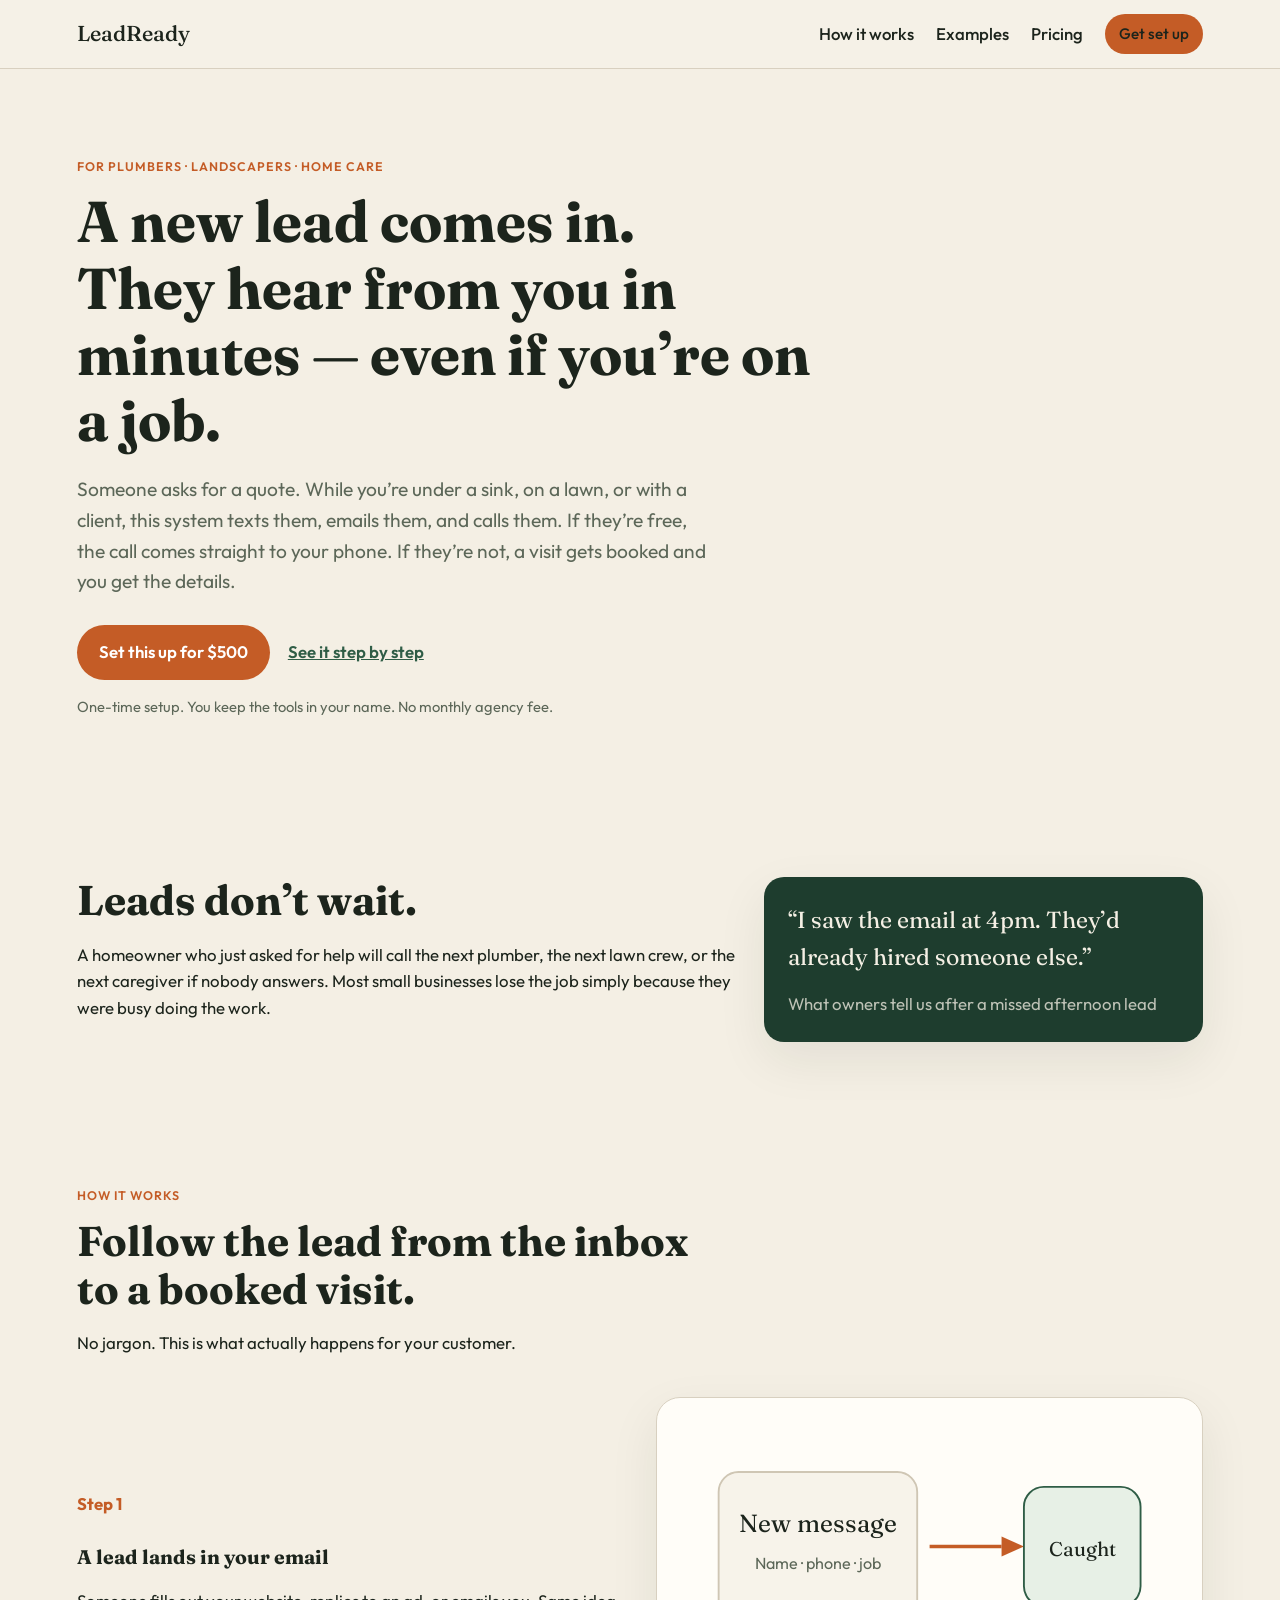
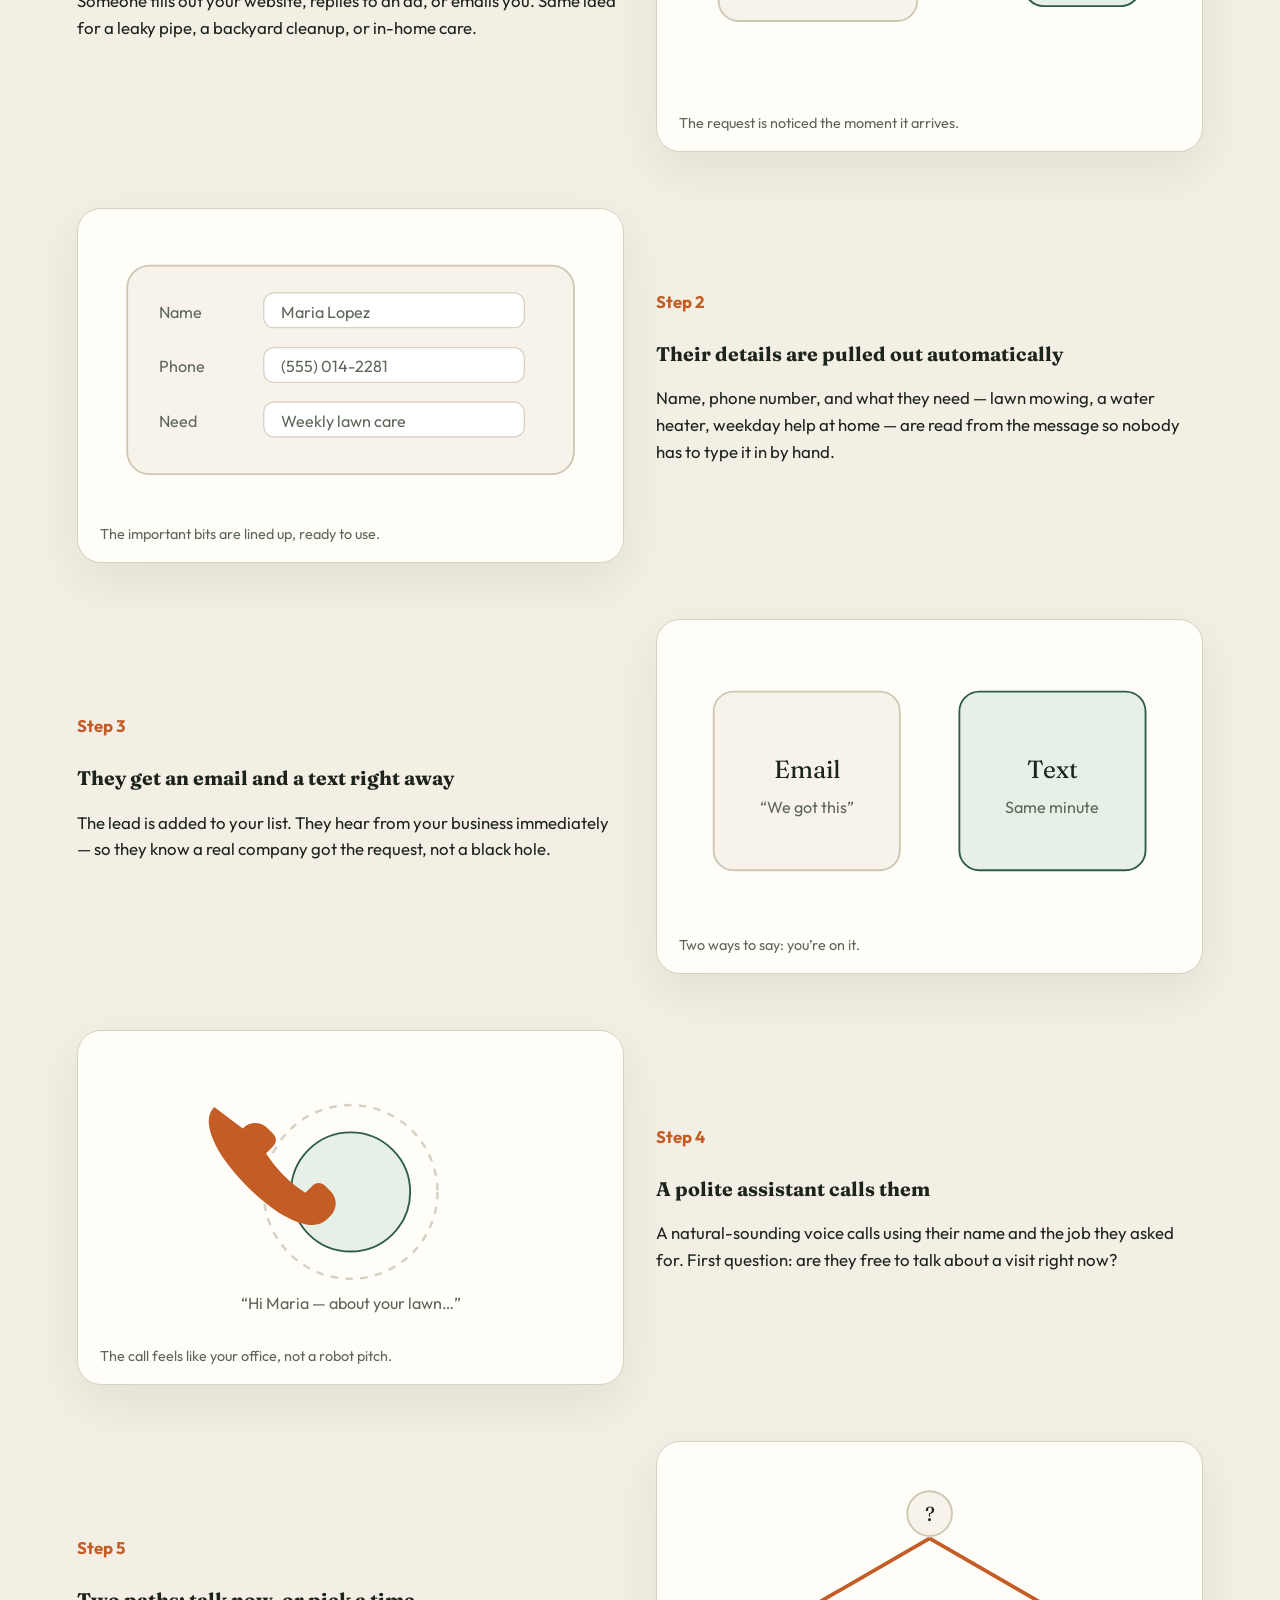
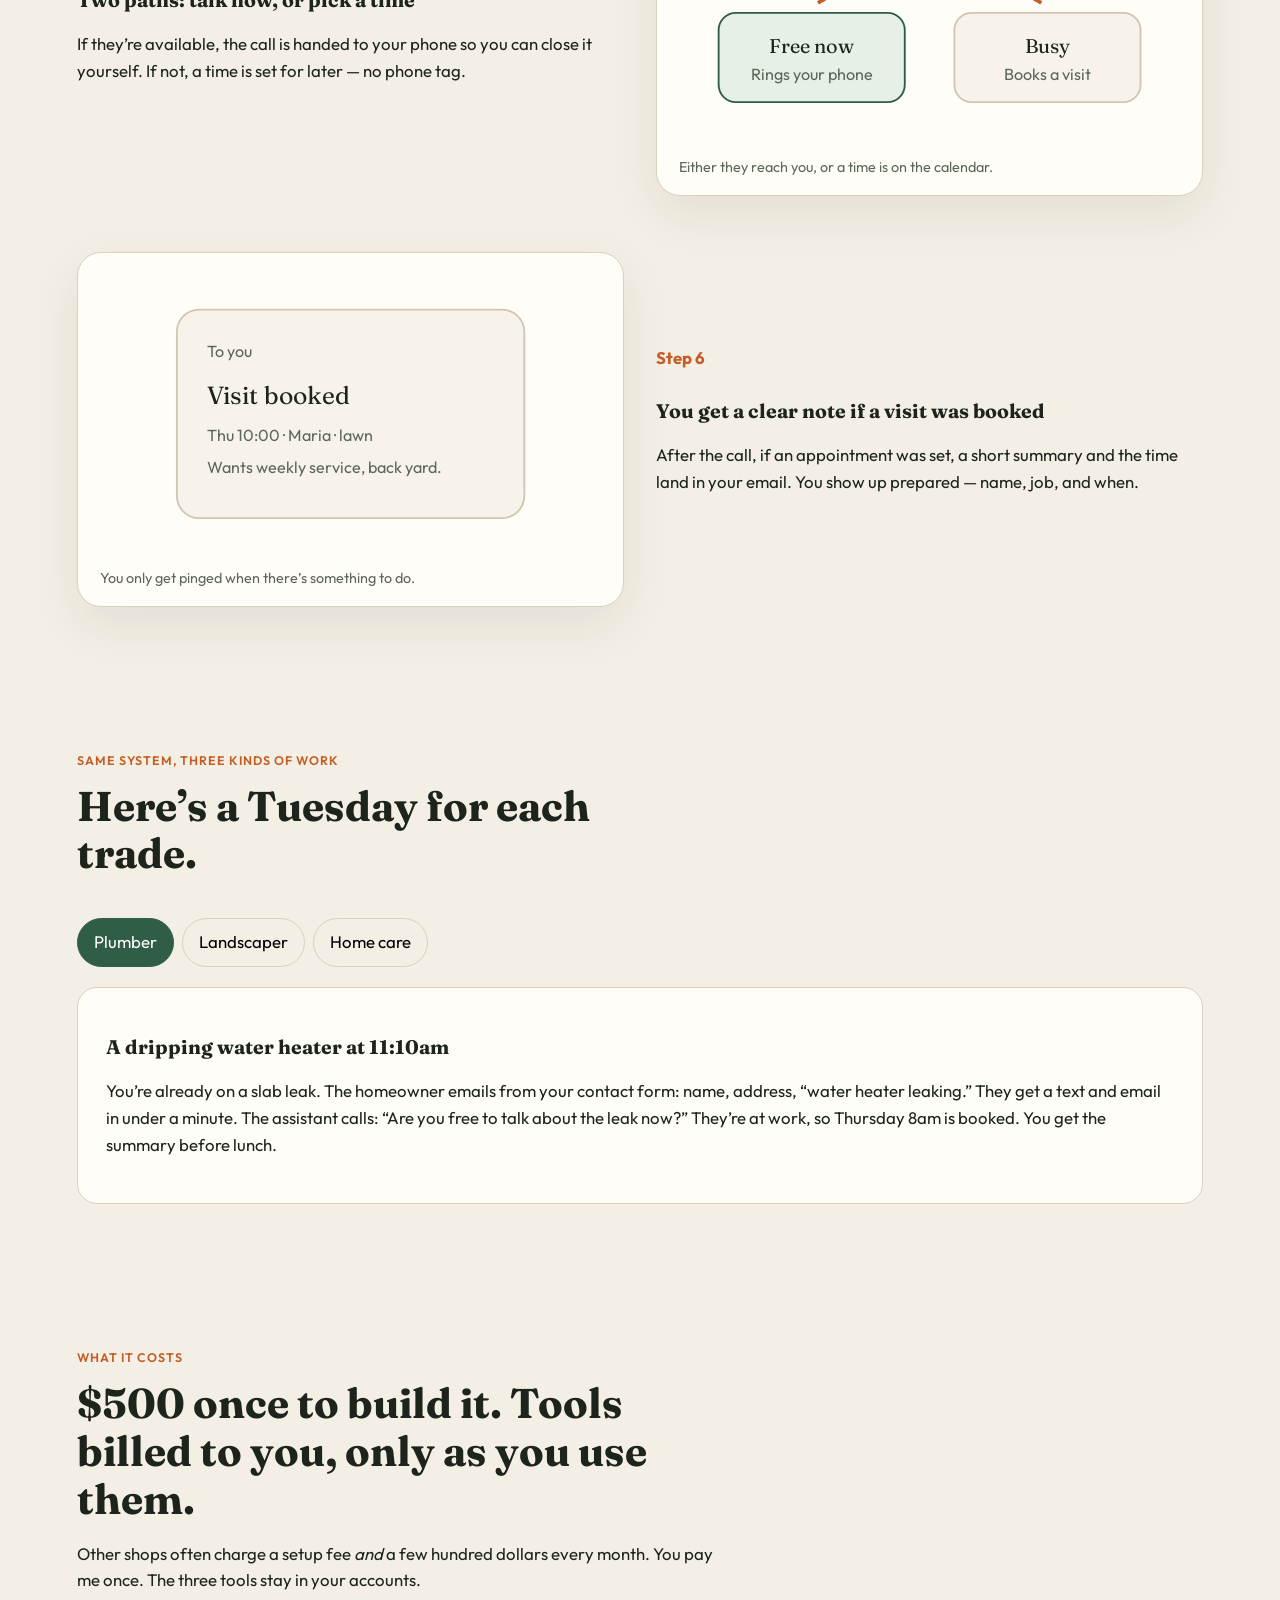
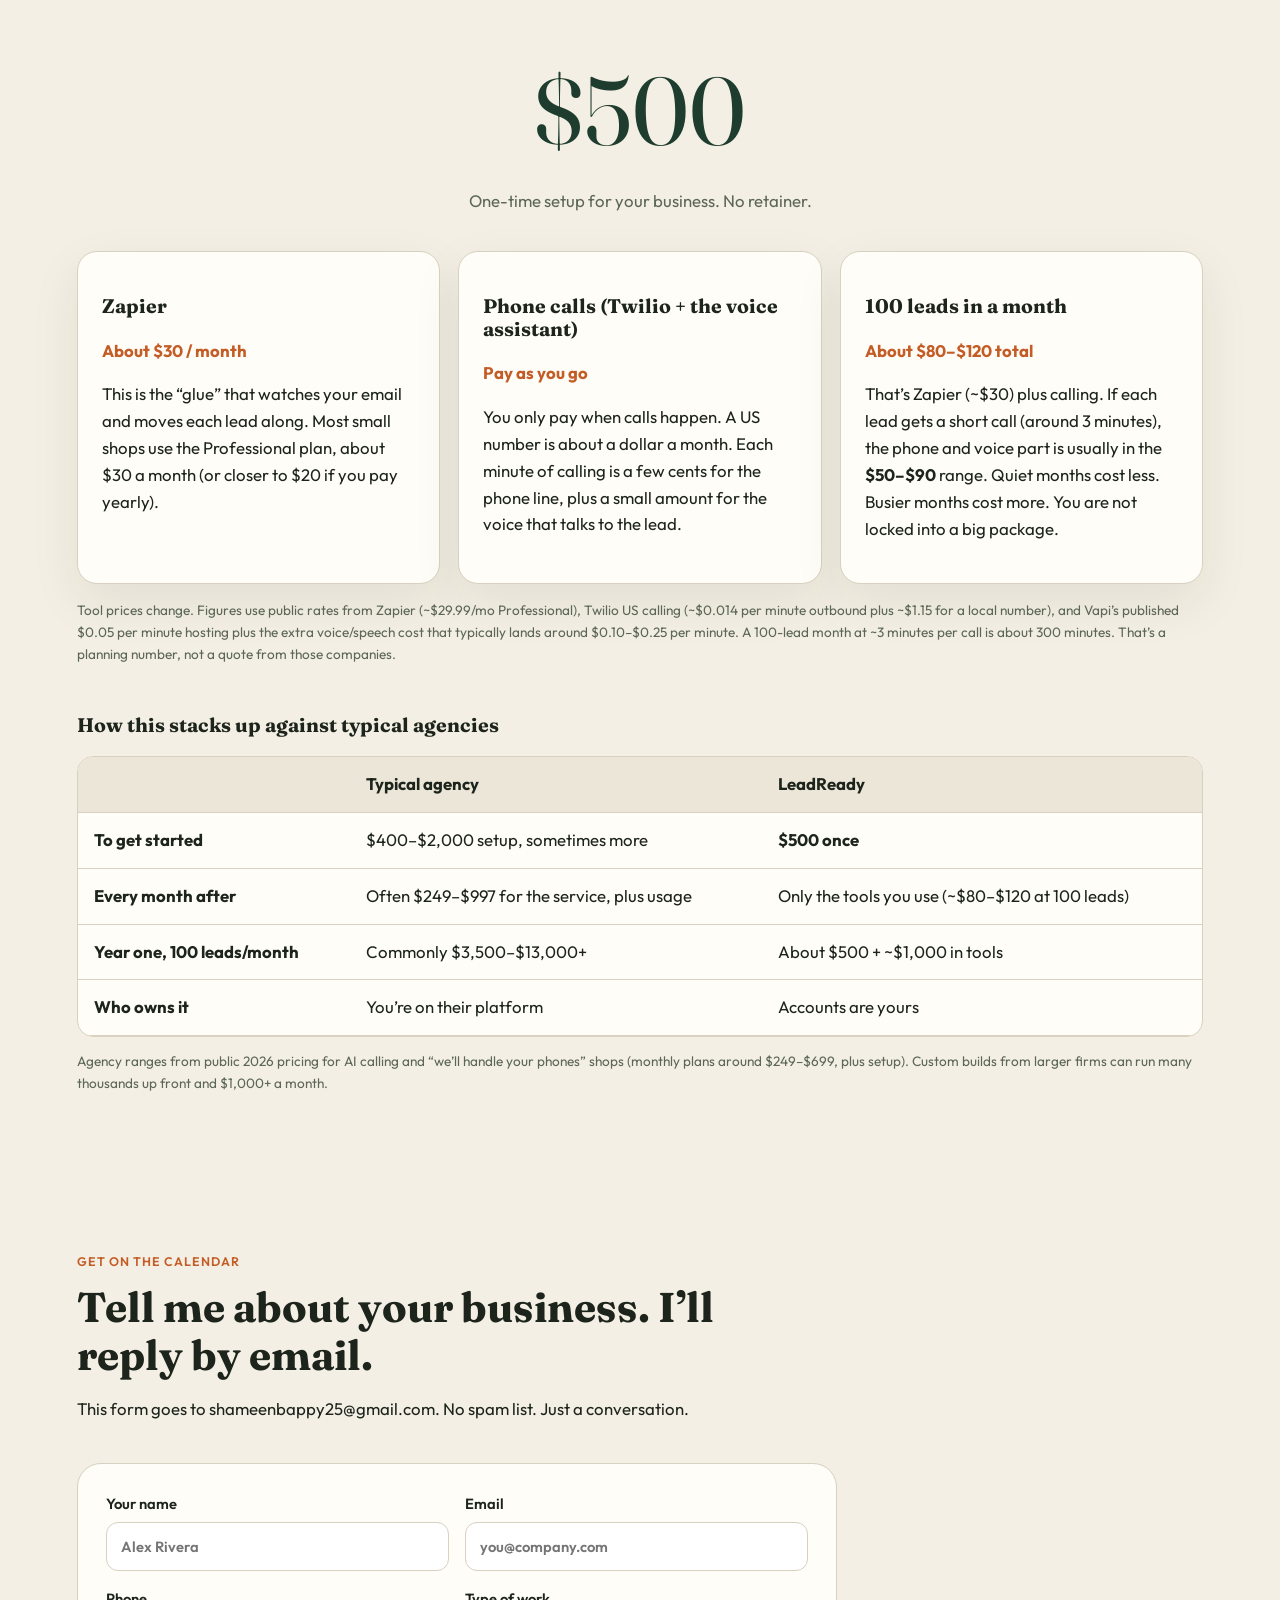
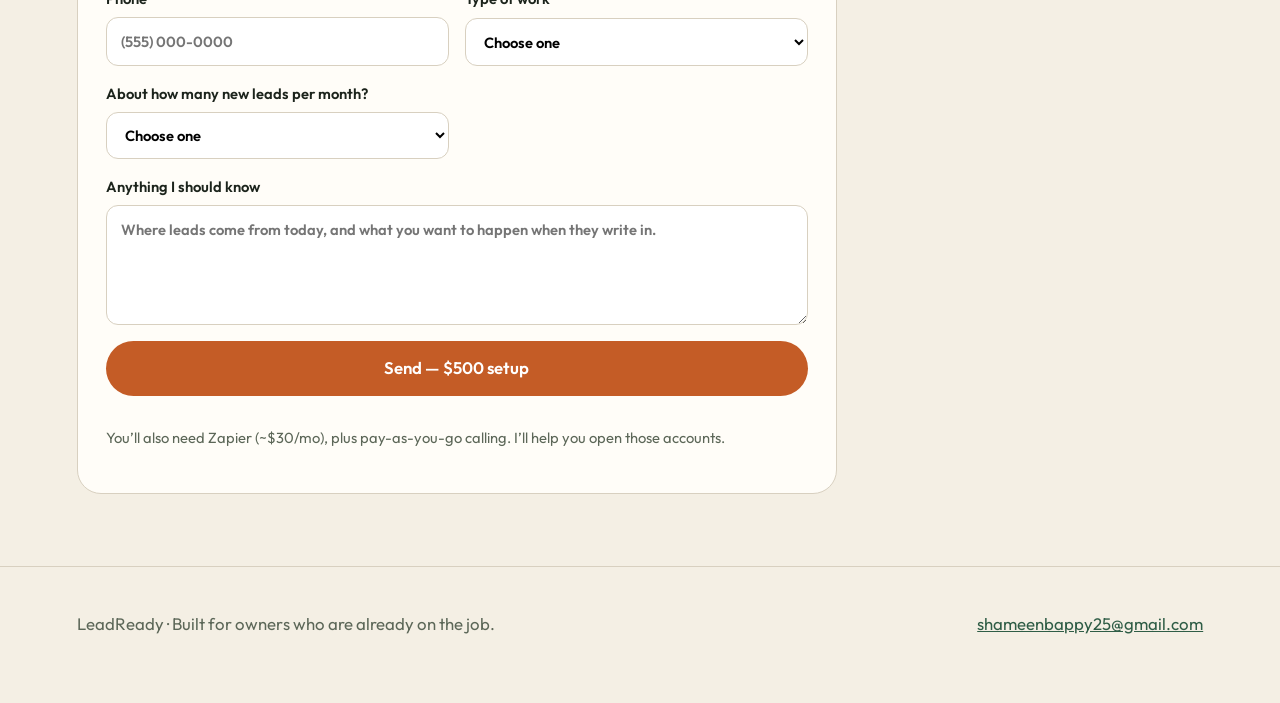
==== index.html @ d97b8636 "first commit" ====
<!DOCTYPE html>
<html lang="en">
  <head>
    <meta charset="UTF-8" />
    <meta name="viewport" content="width=device-width, initial-scale=1" />
    <title>LeadReady — Every new lead gets a call, a text, and a follow-up</title>
    <meta
      name="description"
      content="A $500 one-time setup for plumbers, landscapers, and home care businesses. When a lead arrives, they get a text, an email, and a phone call — while you keep working."
    />
    <link rel="icon" href="favicon.svg" type="image/svg+xml" />
    <link rel="preconnect" href="https://fonts.googleapis.com" />
    <link rel="preconnect" href="https://fonts.gstatic.com" crossorigin />
    <link
      href="https://fonts.googleapis.com/css2?family=Fraunces:opsz,wght@9..144,500;9..144,700&family=Outfit:wght@400;500;600;700&display=swap"
      rel="stylesheet"
    />
    <link rel="stylesheet" href="styles.css" />
  </head>
  <body>
    <a class="skip" href="#main">Skip to content</a>
    <header class="nav">
      <a class="logo" href="#top">LeadReady</a>
      <nav>
        <a href="#how">How it works</a>
        <a href="#examples">Examples</a>
        <a href="#pricing">Pricing</a>
        <a class="btn btn-small" href="#book">Get set up</a>
      </nav>
    </header>

    <main id="main">
      <section class="hero" id="top">
        <p class="eyebrow">For plumbers · landscapers · home care</p>
        <h1>A new lead comes in.<br />They hear from you in minutes — even if you’re on a job.</h1>
        <p class="lede">
          Someone asks for a quote. While you’re under a sink, on a lawn, or with a client,
          this system texts them, emails them, and calls them. If they’re free, the call
          comes straight to your phone. If they’re not, a visit gets booked and you get
          the details.
        </p>
        <div class="hero-actions">
          <a class="btn" href="#book">Set this up for $500</a>
          <a class="text-link" href="#how">See it step by step</a>
        </div>
        <p class="fine">One-time setup. You keep the tools in your name. No monthly agency fee.</p>
      </section>

      <section class="pain" aria-label="The problem">
        <div class="pain-grid">
          <article>
            <h2>Leads don’t wait.</h2>
            <p>
              A homeowner who just asked for help will call the next plumber, the next
              lawn crew, or the next caregiver if nobody answers. Most small businesses
              lose the job simply because they were busy doing the work.
            </p>
          </article>
          <article class="card dark">
            <p class="quote">
              “I saw the email at 4pm. They’d already hired someone else.”
            </p>
            <p class="quote-meta">What owners tell us after a missed afternoon lead</p>
          </article>
        </div>
      </section>

      <section class="story" id="how">
        <header class="section-head">
          <p class="eyebrow">How it works</p>
          <h2>Follow the lead from the inbox to a booked visit.</h2>
          <p>No jargon. This is what actually happens for your customer.</p>
        </header>

        <ol class="steps">
          <li class="step" data-step="1">
            <div class="step-copy">
              <span class="step-num">Step 1</span>
              <h3>A lead lands in your email</h3>
              <p>
                Someone fills out your website, replies to an ad, or emails you. Same
                idea for a leaky pipe, a backyard cleanup, or in-home care.
              </p>
            </div>
            <figure class="diagram" aria-hidden="true">
              <svg viewBox="0 0 420 240" role="img">
                <rect class="d-card" x="40" y="50" width="160" height="120" rx="16" />
                <text x="120" y="98" text-anchor="middle" class="d-title">New message</text>
                <text x="120" y="128" text-anchor="middle" class="d-sub">Name · phone · job</text>
                <path class="d-arrow" d="M210 110 H268" />
                <polygon class="d-arrow-head" points="268,102 286,110 268,118" />
                <rect class="d-card accent" x="286" y="62" width="94" height="96" rx="16" />
                <text x="333" y="118" text-anchor="middle" class="d-title small">Caught</text>
              </svg>
              <figcaption>The request is noticed the moment it arrives.</figcaption>
            </figure>
          </li>

          <li class="step" data-step="2">
            <div class="step-copy">
              <span class="step-num">Step 2</span>
              <h3>Their details are pulled out automatically</h3>
              <p>
                Name, phone number, and what they need — lawn mowing, a water heater,
                weekday help at home — are read from the message so nobody has to
                type it in by hand.
              </p>
            </div>
            <figure class="diagram" aria-hidden="true">
              <svg viewBox="0 0 420 240" role="img">
                <rect class="d-card" x="30" y="36" width="360" height="168" rx="18" />
                <text x="56" y="78" class="d-label">Name</text>
                <rect class="d-pill" x="140" y="58" width="210" height="28" rx="8" />
                <text x="154" y="78" class="d-sub">Maria Lopez</text>
                <text x="56" y="122" class="d-label">Phone</text>
                <rect class="d-pill" x="140" y="102" width="210" height="28" rx="8" />
                <text x="154" y="122" class="d-sub">(555) 014-2281</text>
                <text x="56" y="166" class="d-label">Need</text>
                <rect class="d-pill" x="140" y="146" width="210" height="28" rx="8" />
                <text x="154" y="166" class="d-sub">Weekly lawn care</text>
              </svg>
              <figcaption>The important bits are lined up, ready to use.</figcaption>
            </figure>
          </li>

          <li class="step" data-step="3">
            <div class="step-copy">
              <span class="step-num">Step 3</span>
              <h3>They get an email and a text right away</h3>
              <p>
                The lead is added to your list. They hear from your business immediately —
                so they know a real company got the request, not a black hole.
              </p>
            </div>
            <figure class="diagram" aria-hidden="true">
              <svg viewBox="0 0 420 240" role="img">
                <rect class="d-card" x="36" y="48" width="150" height="144" rx="16" />
                <text x="111" y="118" text-anchor="middle" class="d-title">Email</text>
                <text x="111" y="146" text-anchor="middle" class="d-sub">“We got this”</text>
                <rect class="d-card accent" x="234" y="48" width="150" height="144" rx="16" />
                <text x="309" y="118" text-anchor="middle" class="d-title">Text</text>
                <text x="309" y="146" text-anchor="middle" class="d-sub">Same minute</text>
              </svg>
              <figcaption>Two ways to say: you’re on it.</figcaption>
            </figure>
          </li>

          <li class="step" data-step="4">
            <div class="step-copy">
              <span class="step-num">Step 4</span>
              <h3>A polite assistant calls them</h3>
              <p>
                A natural-sounding voice calls using their name and the job they asked
                for. First question: are they free to talk about a visit right now?
              </p>
            </div>
            <figure class="diagram" aria-hidden="true">
              <svg viewBox="0 0 420 240" role="img">
                <circle class="d-ring" cx="210" cy="120" r="70" />
                <circle class="d-card accent" cx="210" cy="120" r="48" />
                <path
                  class="d-phone"
                  d="M196 104c8-8 20-8 28 0l6 6c4 4 4 10 0 14l-8 8c12 18 26 32 44 44l8-8c4-4 10-4 14 0l6 6c8 8 8 20 0 28l-4 4c-10 10-28 8-54-8-24-16-48-40-64-64-16-26-18-44-8-54z"
                  transform="translate(-18 -6) scale(0.72)"
                />
                <text x="210" y="214" text-anchor="middle" class="d-sub">“Hi Maria — about your lawn…”</text>
              </svg>
              <figcaption>The call feels like your office, not a robot pitch.</figcaption>
            </figure>
          </li>

          <li class="step" data-step="5">
            <div class="step-copy">
              <span class="step-num">Step 5</span>
              <h3>Two paths: talk now, or pick a time</h3>
              <p>
                If they’re available, the call is handed to your phone so you can
                close it yourself. If not, a time is set for later — no phone tag.
              </p>
            </div>
            <figure class="diagram" aria-hidden="true">
              <svg viewBox="0 0 420 240" role="img">
                <circle class="d-card" cx="210" cy="48" r="18" />
                <text x="210" y="54" text-anchor="middle" class="d-title small">?</text>
                <path class="d-fork" d="M210 68 L120 120 M210 68 L300 120" />
                <rect class="d-card accent" x="40" y="128" width="150" height="72" rx="14" />
                <text x="115" y="160" text-anchor="middle" class="d-title small">Free now</text>
                <text x="115" y="182" text-anchor="middle" class="d-sub">Rings your phone</text>
                <rect class="d-card" x="230" y="128" width="150" height="72" rx="14" />
                <text x="305" y="160" text-anchor="middle" class="d-title small">Busy</text>
                <text x="305" y="182" text-anchor="middle" class="d-sub">Books a visit</text>
              </svg>
              <figcaption>Either they reach you, or a time is on the calendar.</figcaption>
            </figure>
          </li>

          <li class="step" data-step="6">
            <div class="step-copy">
              <span class="step-num">Step 6</span>
              <h3>You get a clear note if a visit was booked</h3>
              <p>
                After the call, if an appointment was set, a short summary and the
                time land in your email. You show up prepared — name, job, and when.
              </p>
            </div>
            <figure class="diagram" aria-hidden="true">
              <svg viewBox="0 0 420 240" role="img">
                <rect class="d-card" x="70" y="36" width="280" height="168" rx="18" />
                <text x="94" y="74" class="d-label">To you</text>
                <text x="94" y="112" class="d-title">Visit booked</text>
                <text x="94" y="142" class="d-sub">Thu 10:00 · Maria · lawn</text>
                <text x="94" y="168" class="d-sub">Wants weekly service, back yard.</text>
              </svg>
              <figcaption>You only get pinged when there’s something to do.</figcaption>
            </figure>
          </li>
        </ol>
      </section>

      <section class="examples" id="examples">
        <header class="section-head">
          <p class="eyebrow">Same system, three kinds of work</p>
          <h2>Here’s a Tuesday for each trade.</h2>
        </header>
        <div class="tabs" role="tablist">
          <button class="tab is-active" role="tab" aria-selected="true" data-tab="plumber">
            Plumber
          </button>
          <button class="tab" role="tab" aria-selected="false" data-tab="landscape">
            Landscaper
          </button>
          <button class="tab" role="tab" aria-selected="false" data-tab="homecare">
            Home care
          </button>
        </div>

        <article class="example is-active" id="ex-plumber" data-panel="plumber">
          <h3>A dripping water heater at 11:10am</h3>
          <p>
            You’re already on a slab leak. The homeowner emails from your contact form:
            name, address, “water heater leaking.” They get a text and email in under
            a minute. The assistant calls: “Are you free to talk about the leak now?”
            They’re at work, so Thursday 8am is booked. You get the summary before lunch.
          </p>
        </article>
        <article class="example" id="ex-landscape" data-panel="landscape" hidden>
          <h3>Spring cleanup while you’re on a mower</h3>
          <p>
            A new neighbor wants hedges and a first cut. You can’t hear the phone over
            the equipment. The system still greets them, asks if they can talk, and
            when they say “after 5,” it sets the time. You finish the current yard,
            then read one email: who, what, and when.
          </p>
        </article>
        <article class="example" id="ex-homecare" data-panel="homecare" hidden>
          <h3>A family looking for weekday help</h3>
          <p>
            A daughter writes in about afternoon care for her dad. You’re with another
            family. She gets a warm text and email immediately. On the call she’s free,
            so it rings you. You take it in the car and set a meet-and-greet before
            anyone else calls her back.
          </p>
        </article>
      </section>

      <section class="pricing" id="pricing">
        <header class="section-head">
          <p class="eyebrow">What it costs</p>
          <h2>$500 once to build it. Tools billed to you, only as you use them.</h2>
          <p>
            Other shops often charge a setup fee <em>and</em> a few hundred dollars
            every month. You pay me once. The three tools stay in your accounts.
          </p>
        </header>

        <div class="price-hero">
          <p class="price-tag">$500</p>
          <p class="price-note">One-time setup for your business. No retainer.</p>
        </div>

        <div class="tool-grid">
          <article class="card">
            <h3>Zapier</h3>
            <p class="stat">About $30 / month</p>
            <p>
              This is the “glue” that watches your email and moves each lead along.
              Most small shops use the Professional plan, about $30 a month
              (or closer to $20 if you pay yearly).
            </p>
          </article>
          <article class="card">
            <h3>Phone calls (Twilio + the voice assistant)</h3>
            <p class="stat">Pay as you go</p>
            <p>
              You only pay when calls happen. A US number is about a dollar a month.
              Each minute of calling is a few cents for the phone line, plus a small
              amount for the voice that talks to the lead.
            </p>
          </article>
          <article class="card">
            <h3>100 leads in a month</h3>
            <p class="stat">About $80–$120 total</p>
            <p>
              That’s Zapier (~$30) plus calling. If each lead gets a short call
              (around 3 minutes), the phone and voice part is usually in the
              <strong>$50–$90</strong> range. Quiet months cost less. Busier months
              cost more. You are not locked into a big package.
            </p>
          </article>
        </div>

        <p class="disclaimer">
          Tool prices change. Figures use public rates from Zapier (~$29.99/mo Professional),
          Twilio US calling (~$0.014 per minute outbound plus ~$1.15 for a local number),
          and Vapi’s published $0.05 per minute hosting plus the extra voice/speech cost
          that typically lands around $0.10–$0.25 per minute. A 100-lead month at ~3 minutes
          per call is about 300 minutes. That’s a planning number, not a quote from those companies.
        </p>

        <h3 class="compare-title">How this stacks up against typical agencies</h3>
        <div class="table-wrap">
          <table>
            <thead>
              <tr>
                <th></th>
                <th>Typical agency</th>
                <th>LeadReady</th>
              </tr>
            </thead>
            <tbody>
              <tr>
                <th>To get started</th>
                <td>$400–$2,000 setup, sometimes more</td>
                <td><strong>$500 once</strong></td>
              </tr>
              <tr>
                <th>Every month after</th>
                <td>Often $249–$997 for the service, plus usage</td>
                <td>Only the tools you use (~$80–$120 at 100 leads)</td>
              </tr>
              <tr>
                <th>Year one, 100 leads/month</th>
                <td>Commonly $3,500–$13,000+</td>
                <td>About $500 + ~$1,000 in tools</td>
              </tr>
              <tr>
                <th>Who owns it</th>
                <td>You’re on their platform</td>
                <td>Accounts are yours</td>
              </tr>
            </tbody>
          </table>
        </div>
        <p class="disclaimer">
          Agency ranges from public 2026 pricing for AI calling and “we’ll handle your
          phones” shops (monthly plans around $249–$699, plus setup). Custom builds from
          larger firms can run many thousands up front and $1,000+ a month.
        </p>
      </section>

      <section class="book" id="book">
        <header class="section-head">
          <p class="eyebrow">Get on the calendar</p>
          <h2>Tell me about your business. I’ll reply by email.</h2>
          <p>This form goes to shameenbappy25@gmail.com. No spam list. Just a conversation.</p>
        </header>
        <form
          class="intake"
          action="https://formsubmit.co/shameenbappy25@gmail.com"
          method="POST"
        >
          <input type="hidden" name="_subject" value="LeadReady — new business inquiry" />
          <input type="hidden" name="_template" value="table" />
          <input type="hidden" name="_next" id="form-next" value="/thanks.html" />
          <input type="text" name="_honey" class="honey" tabindex="-1" autocomplete="off" />

          <label>
            Your name
            <input type="text" name="name" required placeholder="Alex Rivera" />
          </label>
          <label>
            Email
            <input type="email" name="email" required placeholder="you@company.com" />
          </label>
          <label>
            Phone
            <input type="tel" name="phone" required placeholder="(555) 000-0000" />
          </label>
          <label>
            Type of work
            <select name="business_type" required>
              <option value="" disabled selected>Choose one</option>
              <option>Plumber</option>
              <option>Landscaper</option>
              <option>Home care</option>
              <option>Other small business</option>
            </select>
          </label>
          <label>
            About how many new leads per month?
            <select name="leads_per_month" required>
              <option value="" disabled selected>Choose one</option>
              <option>Under 30</option>
              <option>30–100</option>
              <option>100–250</option>
              <option>More than 250</option>
            </select>
          </label>
          <label class="full">
            Anything I should know
            <textarea
              name="message"
              rows="4"
              placeholder="Where leads come from today, and what you want to happen when they write in."
            ></textarea>
          </label>
          <button class="btn" type="submit">Send — $500 setup</button>
          <p class="fine">You’ll also need Zapier (~$30/mo), plus pay-as-you-go calling. I’ll help you open those accounts.</p>
        </form>
      </section>
    </main>

    <footer class="foot">
      <p>LeadReady · Built for owners who are already on the job.</p>
      <p><a href="mailto:shameenbappy25@gmail.com">shameenbappy25@gmail.com</a></p>
    </footer>
    <script src="script.js"></script>
  </body>
</html>
---- styles.css ----
:root {
  --ink: #1c241c;
  --muted: #5c6758;
  --paper: #f4efe4;
  --card: #fffdf8;
  --line: #d8d0c0;
  --pine: #2f5d46;
  --pine-dark: #1e3d2e;
  --copper: #c45c26;
  --copper-dark: #9a4318;
  --shadow: 0 18px 50px rgba(30, 40, 28, 0.08);
  --serif: "Fraunces", Georgia, serif;
  --sans: "Outfit", system-ui, sans-serif;
}

*,
*::before,
*::after {
  box-sizing: border-box;
}

html {
  scroll-behavior: smooth;
}

body {
  margin: 0;
  background: var(--paper);
  color: var(--ink);
  font-family: var(--sans);
  font-size: 1.05rem;
  line-height: 1.6;
}

.skip {
  position: absolute;
  left: -999px;
}

.skip:focus {
  left: 12px;
  top: 12px;
  background: #fff;
  padding: 8px 12px;
  z-index: 20;
}

.nav {
  position: sticky;
  top: 0;
  z-index: 10;
  display: flex;
  align-items: center;
  justify-content: space-between;
  gap: 16px;
  padding: 14px 6vw;
  background: color-mix(in srgb, var(--paper) 88%, white);
  backdrop-filter: blur(12px);
  border-bottom: 1px solid var(--line);
}

.logo {
  font-family: var(--serif);
  font-weight: 700;
  font-size: 1.35rem;
  color: var(--pine-dark);
  text-decoration: none;
}

.nav nav {
  display: flex;
  align-items: center;
  gap: 22px;
}

.nav a {
  color: var(--ink);
  text-decoration: none;
  font-weight: 500;
}

.hero,
.pain,
.story,
.examples,
.pricing,
.book {
  padding: 72px 6vw;
}

.hero {
  padding-top: 88px;
  max-width: 920px;
}

.eyebrow {
  letter-spacing: 0.08em;
  text-transform: uppercase;
  font-size: 0.78rem;
  font-weight: 600;
  color: var(--copper);
  margin: 0 0 12px;
}

h1,
h2,
h3 {
  font-family: var(--serif);
  line-height: 1.15;
  font-weight: 700;
}

h1 {
  font-size: clamp(2.2rem, 5vw, 3.6rem);
  margin: 0 0 20px;
}

h2 {
  font-size: clamp(1.8rem, 3.4vw, 2.6rem);
  margin: 0 0 12px;
}

.lede {
  font-size: 1.2rem;
  color: var(--muted);
  max-width: 40rem;
}

.hero-actions {
  display: flex;
  flex-wrap: wrap;
  gap: 18px;
  align-items: center;
  margin: 28px 0 10px;
}

.btn {
  display: inline-flex;
  align-items: center;
  justify-content: center;
  background: var(--copper);
  color: #fff;
  text-decoration: none;
  border: 0;
  border-radius: 999px;
  padding: 14px 22px;
  font: inherit;
  font-weight: 600;
  cursor: pointer;
}

.btn:hover {
  background: var(--copper-dark);
}

.btn-small {
  padding: 8px 14px;
  font-size: 0.95rem;
}

.text-link {
  color: var(--pine);
  font-weight: 600;
}

.fine {
  color: var(--muted);
  font-size: 0.92rem;
}

.pain-grid {
  display: grid;
  grid-template-columns: 1.2fr 0.8fr;
  gap: 28px;
  align-items: stretch;
}

.card {
  background: var(--card);
  border: 1px solid var(--line);
  border-radius: 20px;
  padding: 24px;
  box-shadow: var(--shadow);
}

.card.dark {
  background: var(--pine-dark);
  color: #f4efe4;
  border: 0;
}

.quote {
  font-family: var(--serif);
  font-size: 1.45rem;
  margin: 0 0 16px;
}

.quote-meta {
  margin: 0;
  opacity: 0.75;
}

.section-head {
  max-width: 640px;
  margin-bottom: 40px;
}

.steps {
  list-style: none;
  margin: 0;
  padding: 0;
  display: grid;
  gap: 56px;
}

.step {
  display: grid;
  grid-template-columns: 1fr 1fr;
  gap: 32px;
  align-items: center;
  opacity: 0;
  transform: translateY(28px);
  animation: rise 0.7s ease forwards;
}

.step:nth-child(even) .diagram {
  order: -1;
}

.step-num {
  display: inline-block;
  color: var(--copper);
  font-weight: 700;
  margin-bottom: 8px;
}

.diagram {
  margin: 0;
  background: var(--card);
  border: 1px solid var(--line);
  border-radius: 24px;
  padding: 12px 12px 8px;
  box-shadow: var(--shadow);
}

.diagram svg {
  width: 100%;
  height: auto;
  display: block;
}

.diagram figcaption {
  font-size: 0.9rem;
  color: var(--muted);
  padding: 4px 10px 8px;
}

.d-card {
  fill: #f7f3ea;
  stroke: #cfc6b4;
  stroke-width: 1.5;
}

.d-card.accent {
  fill: #e7f0e6;
  stroke: #2f5d46;
}

.d-pill {
  fill: #fff;
  stroke: #d8d0c0;
}

.d-title {
  font-family: var(--serif);
  font-size: 20px;
  fill: #1c241c;
}

.d-title.small {
  font-size: 16px;
}

.d-sub,
.d-label {
  font-family: var(--sans);
  font-size: 13px;
  fill: #5c6758;
}

.d-arrow,
.d-fork {
  stroke: #c45c26;
  stroke-width: 3;
  fill: none;
}

.d-arrow-head,
.d-phone {
  fill: #c45c26;
}

.d-ring {
  fill: none;
  stroke: #d8d0c0;
  stroke-width: 2;
  stroke-dasharray: 6 6;
}

.tabs {
  display: flex;
  flex-wrap: wrap;
  gap: 8px;
  margin-bottom: 20px;
}

.tab {
  border: 1px solid var(--line);
  background: transparent;
  border-radius: 999px;
  padding: 10px 16px;
  font: inherit;
  cursor: pointer;
}

.tab.is-active {
  background: var(--pine);
  color: #fff;
  border-color: var(--pine);
}

.example {
  background: var(--card);
  border-radius: 20px;
  padding: 28px;
  border: 1px solid var(--line);
}

.price-hero {
  text-align: center;
  margin-bottom: 36px;
}

.price-tag {
  font-family: var(--serif);
  font-size: clamp(3.5rem, 8vw, 6rem);
  margin: 0;
  color: var(--pine-dark);
}

.price-note {
  margin: 0;
  color: var(--muted);
}

.tool-grid {
  display: grid;
  grid-template-columns: repeat(3, 1fr);
  gap: 18px;
  margin-bottom: 16px;
}

.stat {
  font-weight: 700;
  color: var(--copper);
}

.disclaimer {
  font-size: 0.85rem;
  color: var(--muted);
}

.compare-title {
  margin-top: 48px;
}

.table-wrap {
  overflow-x: auto;
  border: 1px solid var(--line);
  border-radius: 16px;
  background: var(--card);
}

table {
  width: 100%;
  border-collapse: collapse;
}

th,
td {
  text-align: left;
  padding: 14px 16px;
  border-bottom: 1px solid var(--line);
  vertical-align: top;
}

thead th {
  background: #ece6d8;
}

.intake {
  display: grid;
  grid-template-columns: 1fr 1fr;
  gap: 16px;
  max-width: 760px;
  background: var(--card);
  padding: 28px;
  border-radius: 24px;
  border: 1px solid var(--line);
}

.intake label {
  display: grid;
  gap: 6px;
  font-weight: 600;
  font-size: 0.92rem;
}

.intake .full,
.intake button,
.intake .fine {
  grid-column: 1 / -1;
}

input,
select,
textarea {
  font: inherit;
  padding: 12px 14px;
  border-radius: 12px;
  border: 1px solid var(--line);
  background: #fff;
}

.honey {
  position: absolute;
  left: -9999px;
}

.foot {
  padding: 28px 6vw 48px;
  border-top: 1px solid var(--line);
  display: flex;
  justify-content: space-between;
  gap: 12px;
  flex-wrap: wrap;
  color: var(--muted);
}

.foot a {
  color: var(--pine);
}

.thanks {
  min-height: 100vh;
  display: grid;
  place-content: center;
  padding: 40px 6vw;
  max-width: 640px;
  margin: 0 auto;
}

@keyframes rise {
  to {
    opacity: 1;
    transform: none;
  }
}

@media (max-width: 860px) {
  .nav nav a:not(.btn) {
    display: none;
  }

  .pain-grid,
  .step,
  .tool-grid,
  .intake {
    grid-template-columns: 1fr;
  }

  .step:nth-child(even) .diagram {
    order: 0;
  }

  .hero,
  .pain,
  .story,
  .examples,
  .pricing,
  .book {
    padding: 48px 5vw;
  }
}
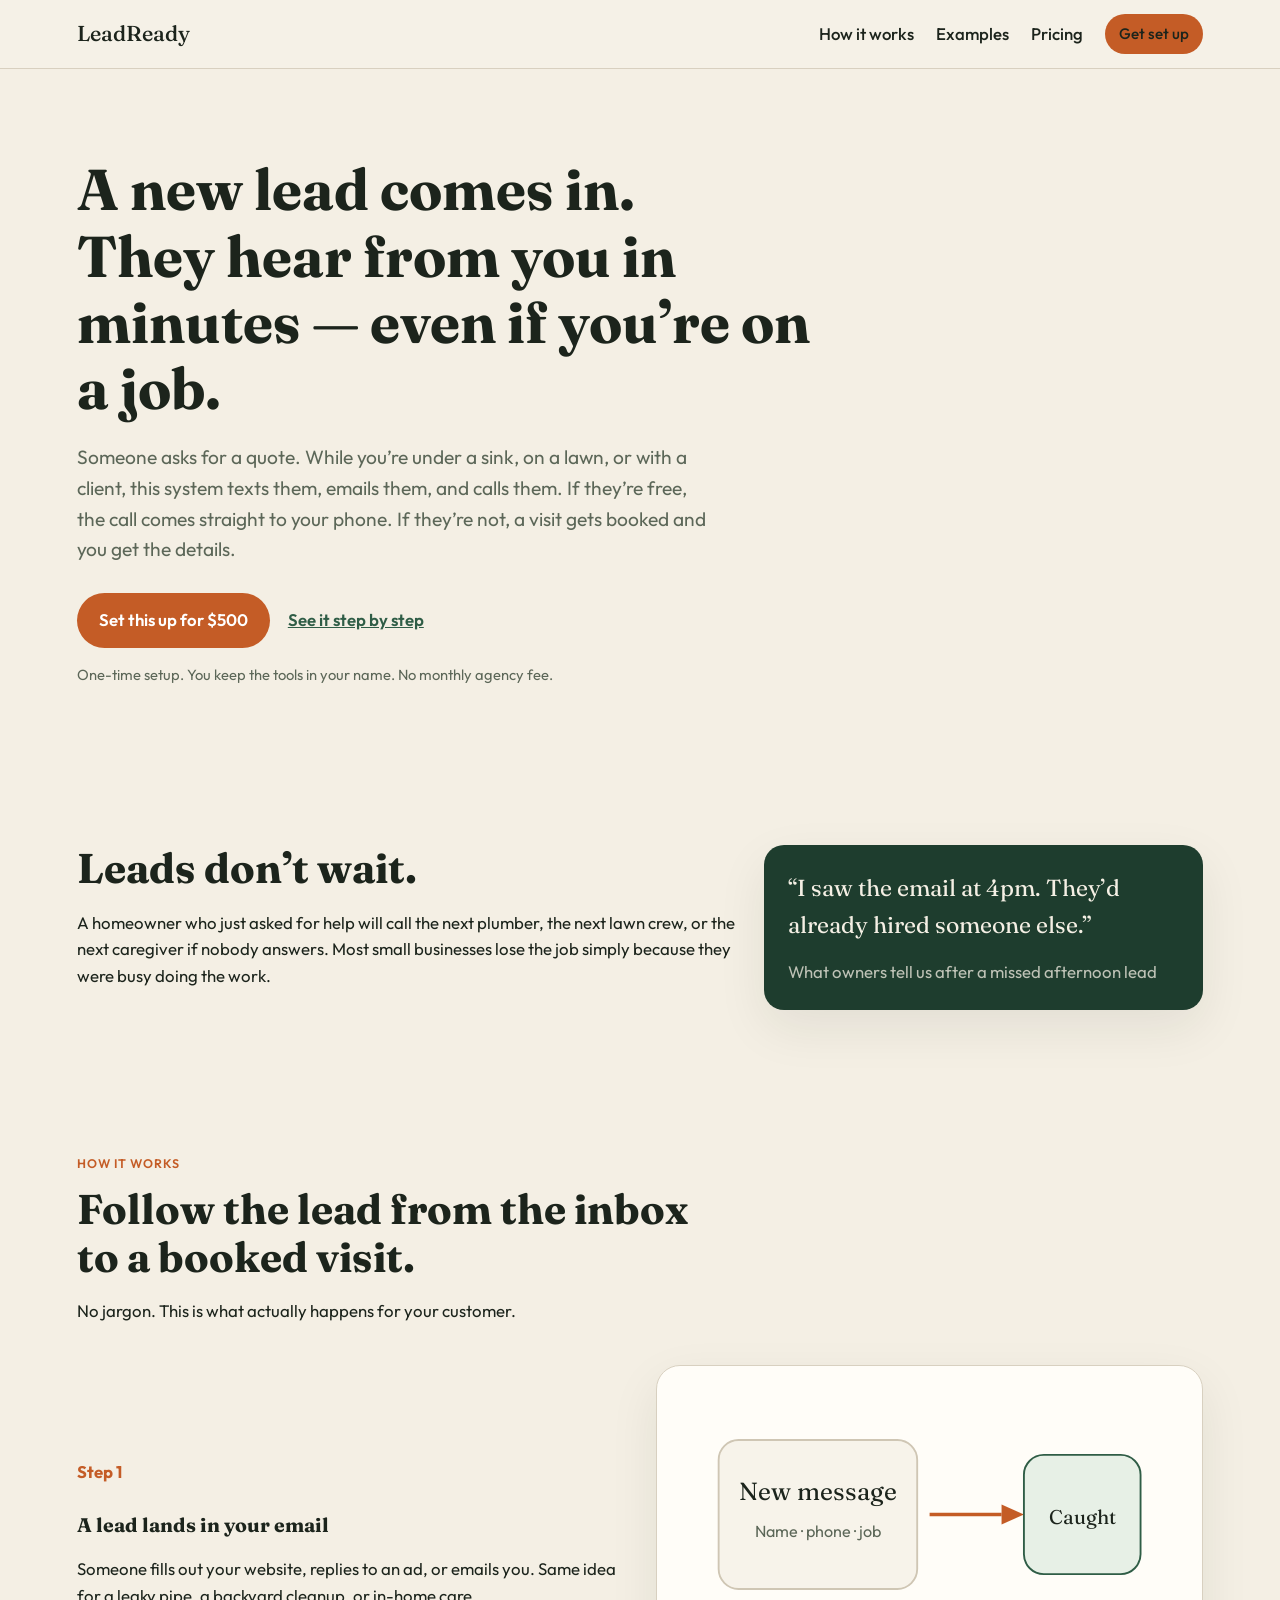
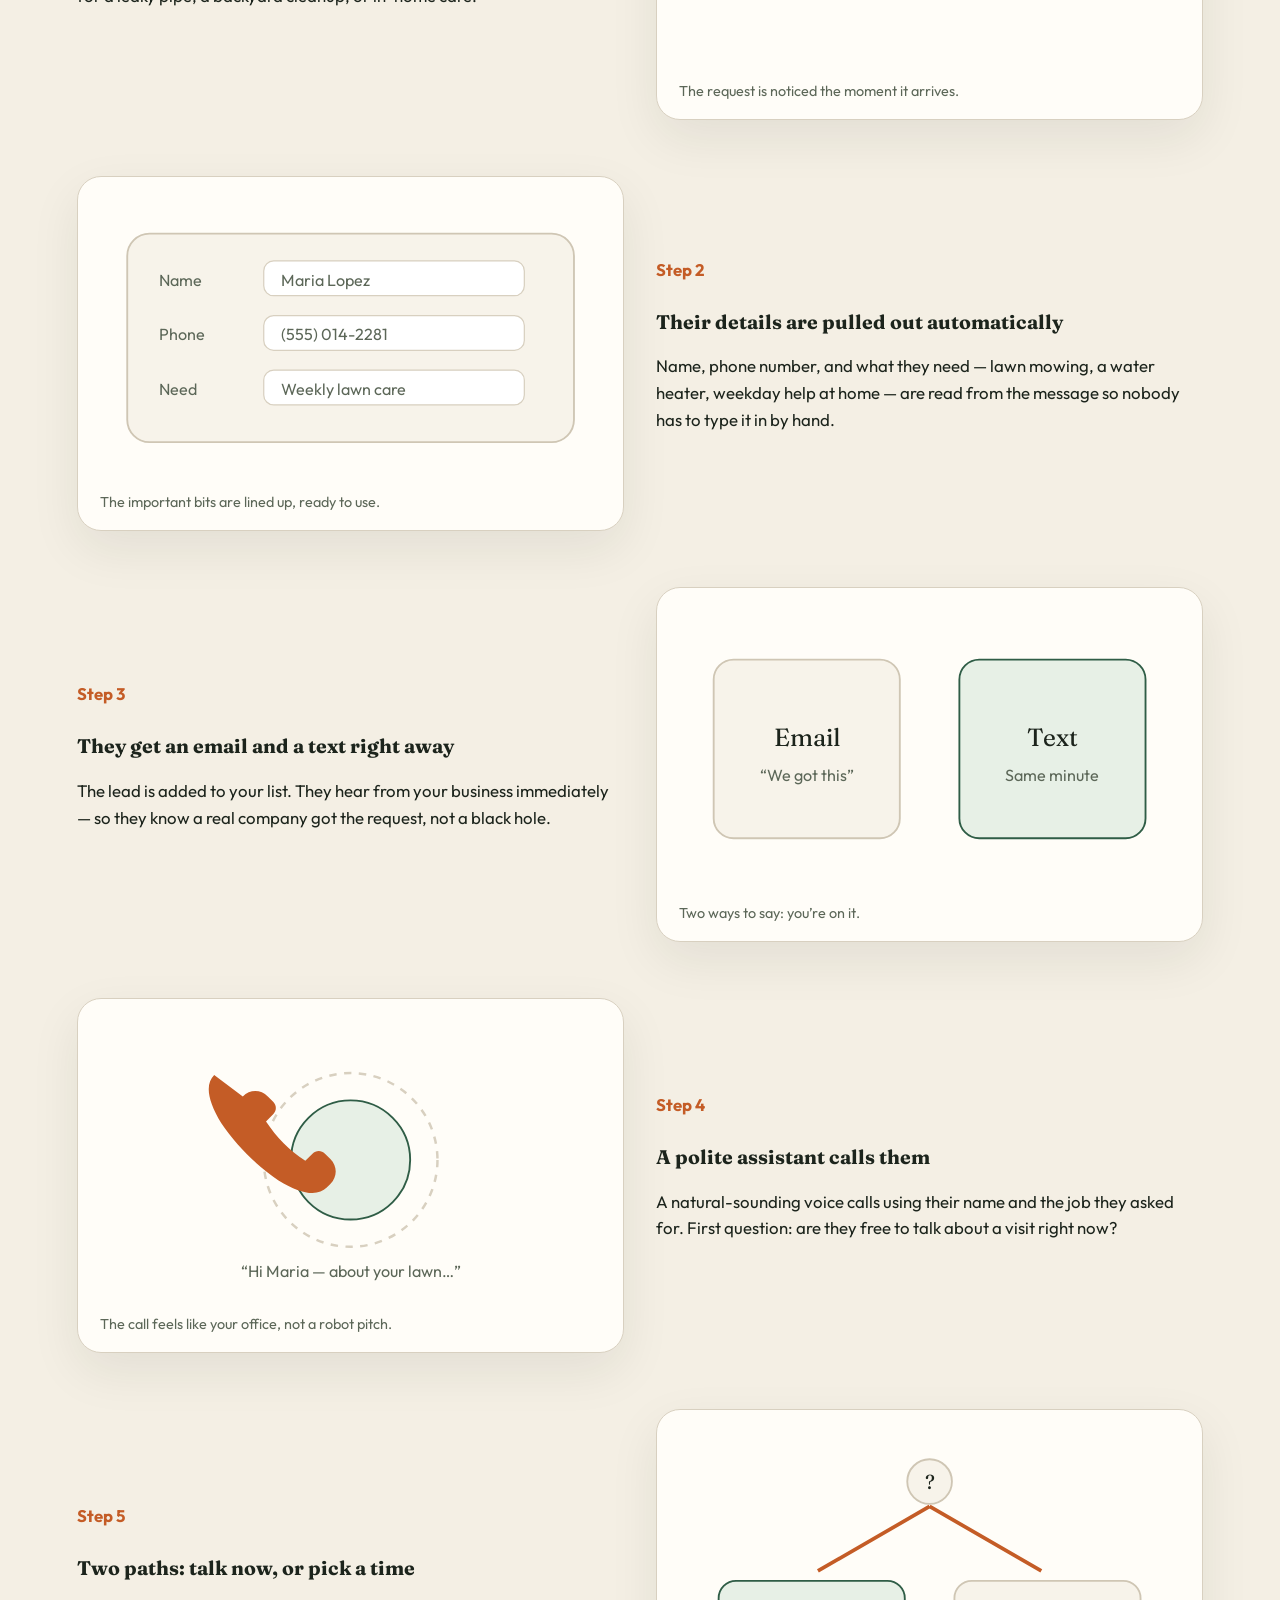
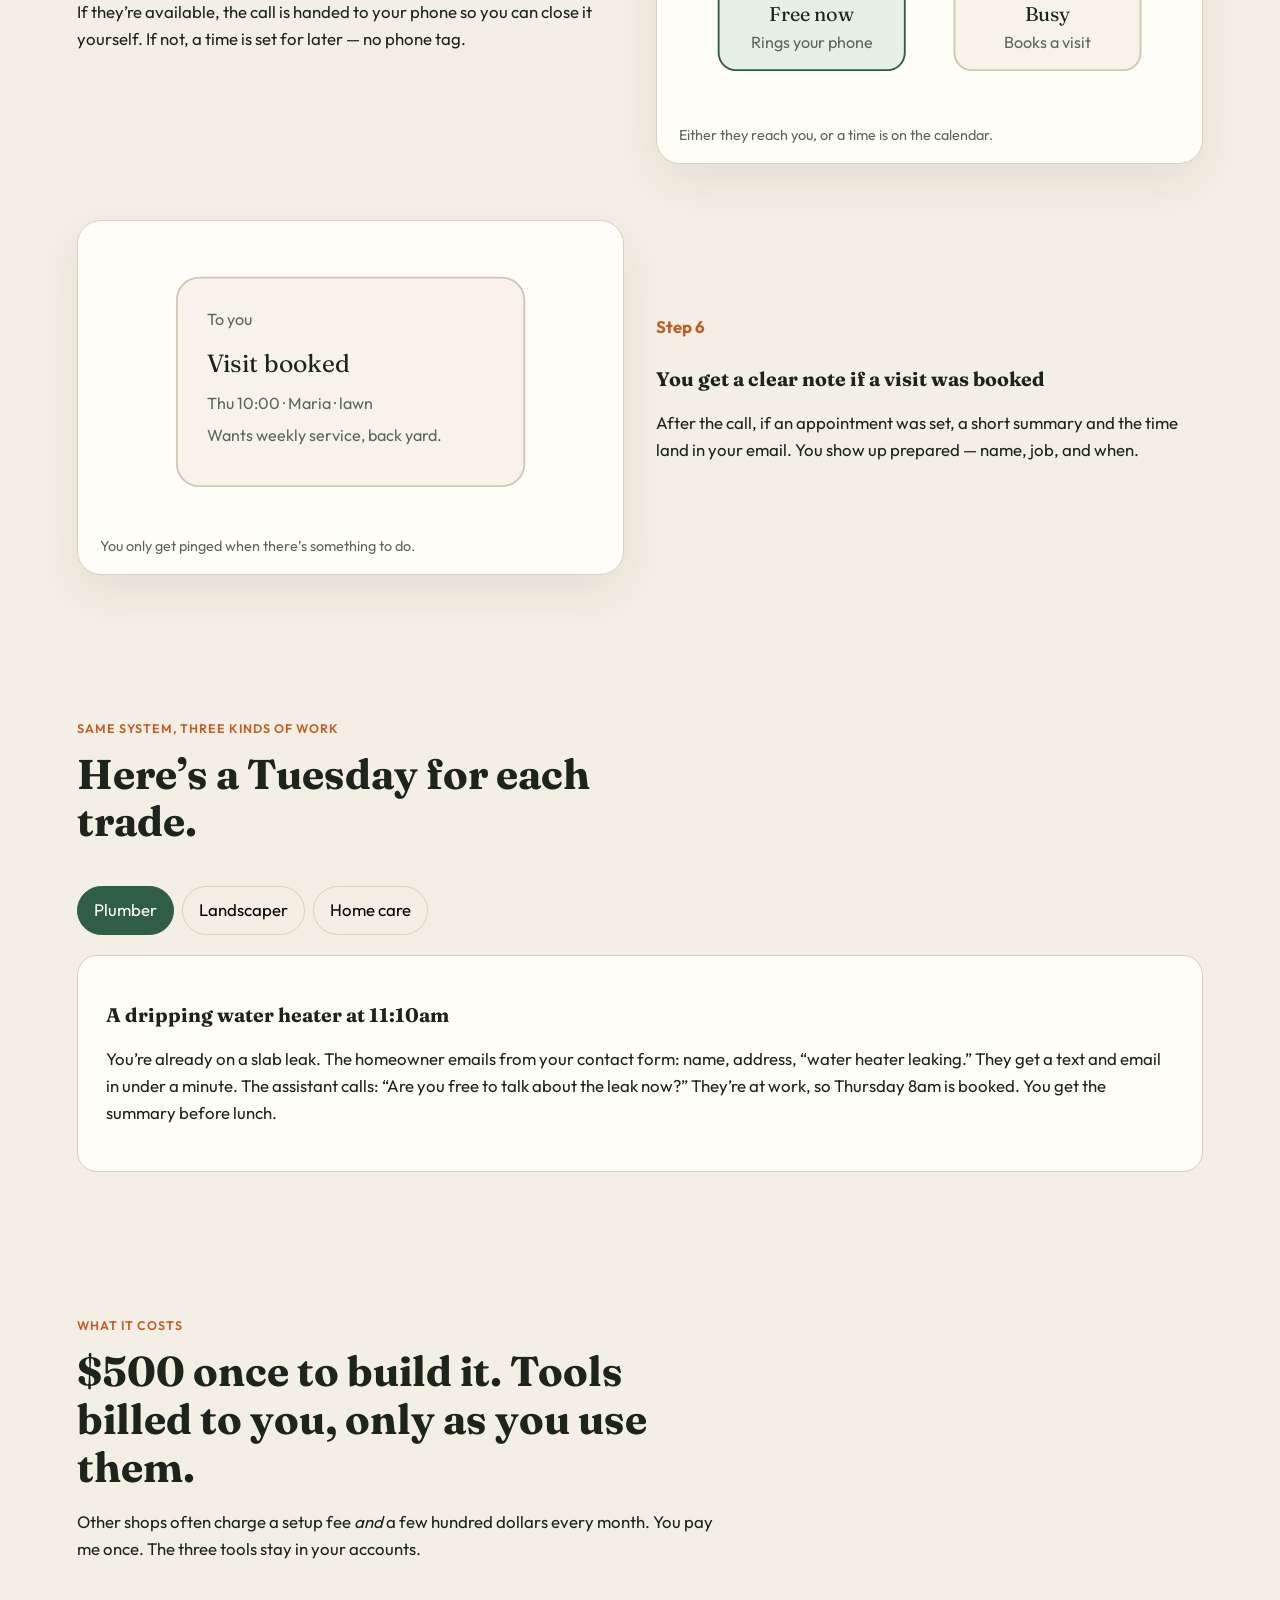
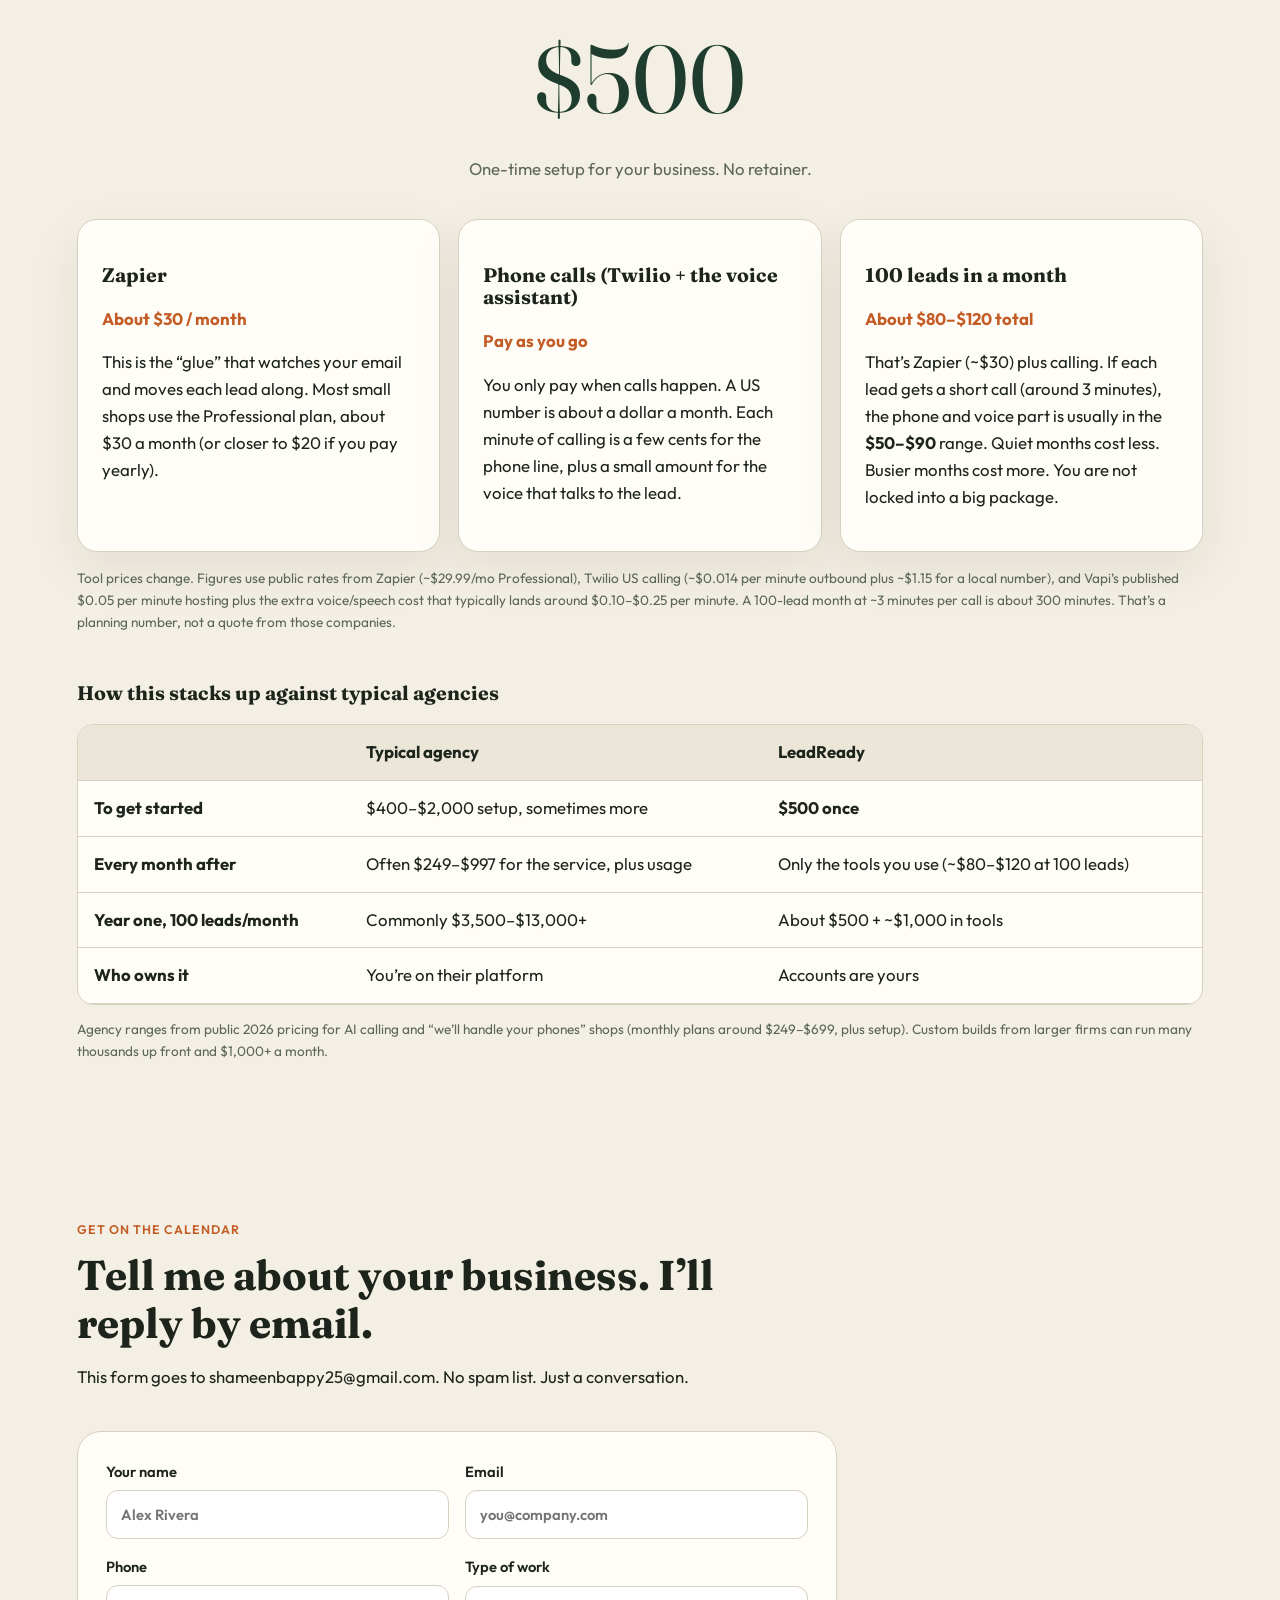
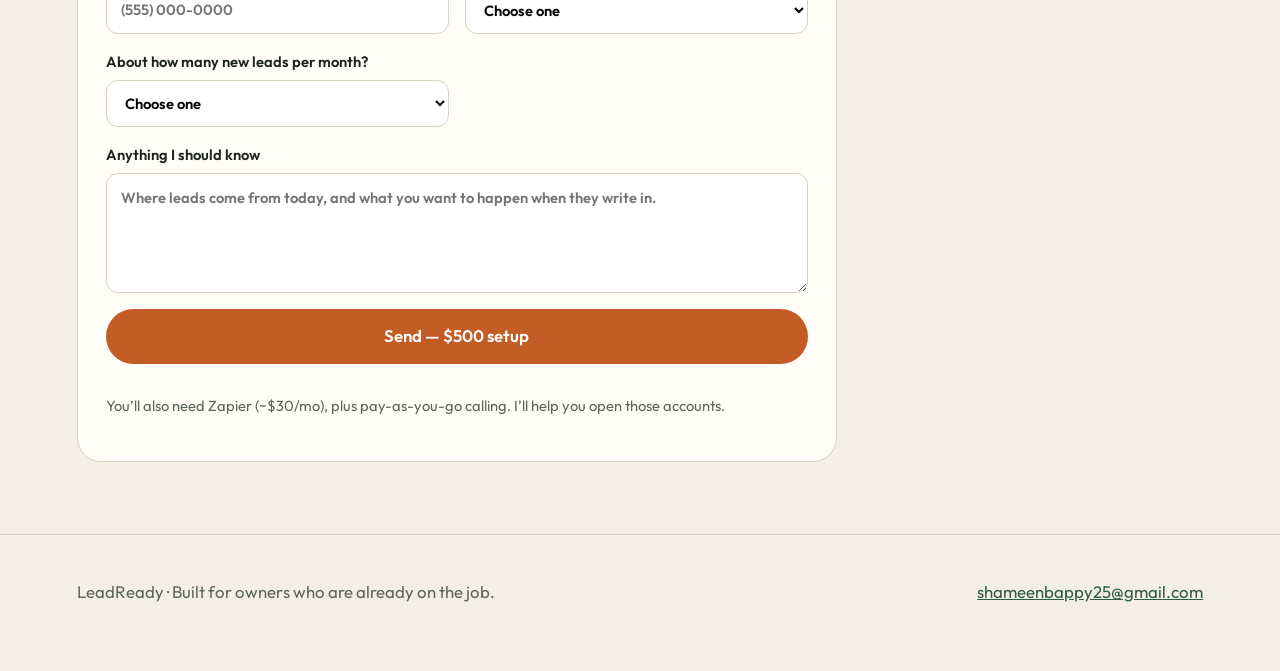
==== commit 98aa06e4: "disabled header subtitle" ====
--- a/index.html
+++ b/index.html
@@ -16,6 +16,10 @@
       rel="stylesheet"
     />
     <link rel="stylesheet" href="styles.css" />
+    <script>
+      window.va = window.va || function () { (window.vaq = window.vaq || []).push(arguments); };
+    </script>
+    <script defer src="/_vercel/insights/script.js"></script>
   </head>
   <body>
     <a class="skip" href="#main">Skip to content</a>
@@ -31,7 +35,7 @@
 
     <main id="main">
       <section class="hero" id="top">
-        <p class="eyebrow">For plumbers · landscapers · home care</p>
+        <!-- <p class="eyebrow">For plumbers · landscapers · home care</p> -->
         <h1>A new lead comes in.<br />They hear from you in minutes — even if you’re on a job.</h1>
         <p class="lede">
           Someone asks for a quote. While you’re under a sink, on a lawn, or with a client,
